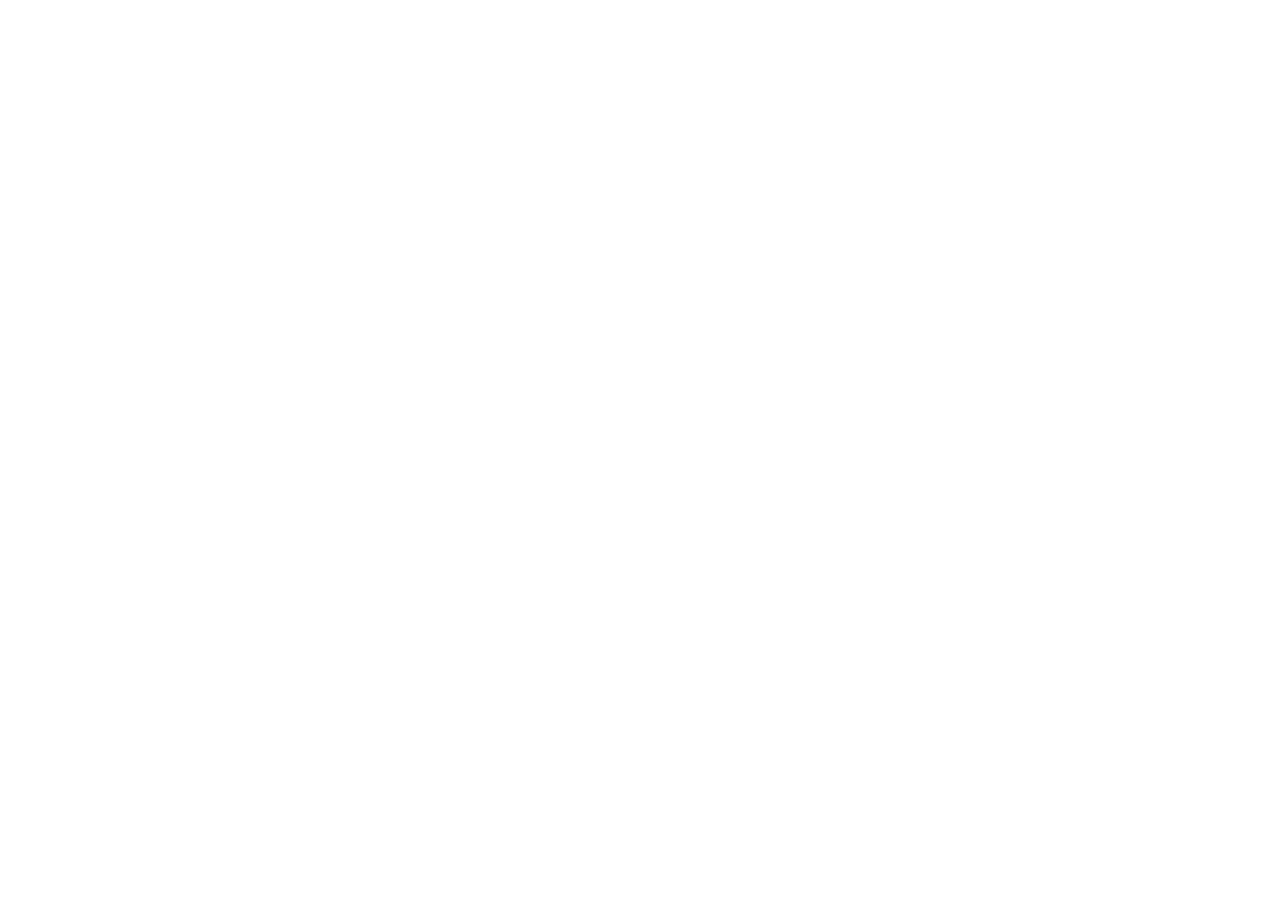
==== index.html @ ebee88ec "Add files from Scrimba Project" ====
<html>
    <head><link rel="stylesheet" href="https://cdnjs.cloudflare.com/ajax/libs/normalize/8.0.1/normalize.css">
        <link rel="stylesheet" href="index.css">
    </head>
    <body>
        <script src="index.pack.js"></script>
    </body>
</html>
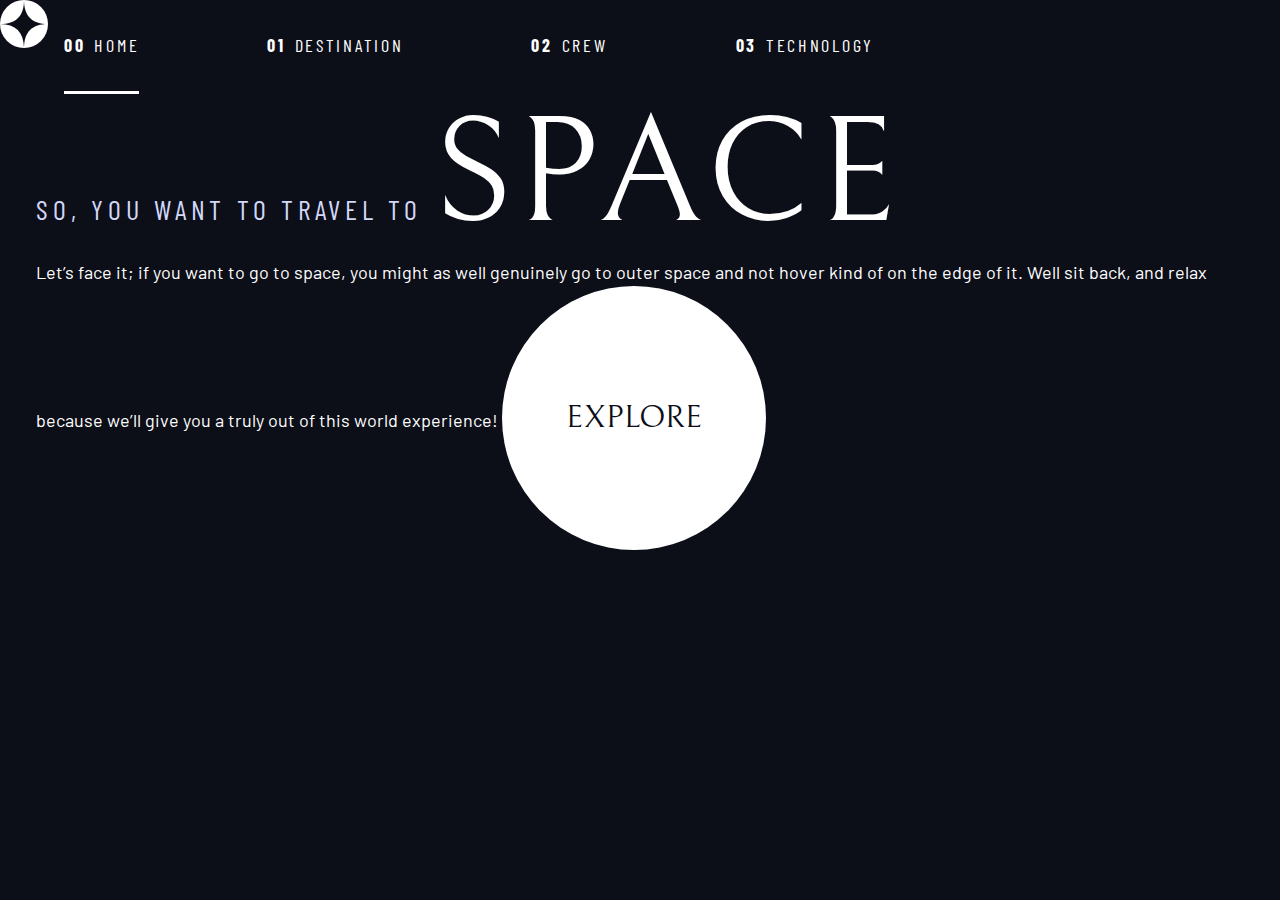
==== commit 792ec96f: "Added layout for homepage" ====
--- a/index.html
+++ b/index.html
@@ -1,8 +1,56 @@
-<html>
-    <head><link rel="stylesheet" href="https://cdnjs.cloudflare.com/ajax/libs/normalize/8.0.1/normalize.css">
-        <link rel="stylesheet" href="index.css">
-    </head>
-    <body>
-        <script src="index.pack.js"></script>
-    </body>
+<!DOCTYPE html>
+<html lang="en">
+
+<head>
+    <meta charset="UTF-8">
+    <meta name="viewport" content="width=device-width, initial-scale=1.0">
+
+    <link rel="icon" type="image/png" sizes="32x32" href="./assets/favicon-32x32.png">
+
+    <!-- Google fonts -->
+    <link rel="preconnect" href="https://fonts.googleapis.com">
+    <link rel="preconnect" href="https://fonts.gstatic.com" crossorigin>
+    <link
+        href="https://fonts.googleapis.com/css2?family=Barlow+Condensed:wght@400;700&family=Bellefair&family=Barlow:wght@400;700&display=swap"
+        rel="stylesheet">
+
+    <!-- Our custom CSS -->
+    <link rel="stylesheet" href="index.css">
+    <title>Frontend Mentor | Space tourism website</title>
+</head>
+
+<body>
+
+    <header class="primary-header flex">
+        <div>
+            <img src="./assets/shared/logo.svg" alt="space tourism logo" class="logo">
+        </div>
+        <nav>
+            <ul class="primary-navigation underline-indicators flex">
+                <li class="active"><a class="ff-sans-cond uppercase text-white letter-spacing-2"
+                        href="#"><span>00</span>Home</a>
+                <li><a class="ff-sans-cond uppercase text-white letter-spacing-2"
+                        href="#"><span>01</span>Destination</a>
+                <li><a class="ff-sans-cond uppercase text-white letter-spacing-2" href="#"><span>02</span>Crew</a>
+                <li><a class="ff-sans-cond uppercase text-white letter-spacing-2" href="#"><span>03</span>Technology</a>
+
+            </ul>
+        </nav>
+    </header>
+
+    <div class="container">
+        <h1 class="text-accent fs-500 ff-sans-cond uppercase letter-spacing-1">So, you want to travel to <span
+                class="fs-900 ff-serif text-white">Space</span></h1>
+        <p>
+            Let’s face it; if you want to go to space, you might as well genuinely go to
+            outer space and not hover kind of on the edge of it. Well sit back, and relax
+            because we’ll give you a truly out of this world experience!
+            <a href="#" class="large-button uppercase ff-serif fs-600 text-dark bg-white">Explore</a>
+        </p>
+
+    </div>
+
+
+</body>
+
 </html>--- a/index.css
+++ b/index.css
@@ -0,0 +1,312 @@
+/* ------------------- */
+/* Custom properties   */
+/* ------------------- */
+
+:root {
+  /* Colors */
+  --clr-dark: 230 35% 7%;
+  --clr-light: 231 77% 90%;
+  --clr-white: 0 0% 100%;
+
+  /* Font-Sizes */
+  --fs-900: 9.375rem;
+  --fs-800: 6.25rem;
+  --fs-700: 3.5rem;
+  --fs-600: 2rem;
+  --fs-500: 1.75rem;
+  --fs-400: 1.125rem;
+  --fs-300: 1rem;
+  --fs-200: 0.875rem;
+
+  /* Font-Families */
+  --ff-serif: "Bellefair", serif;
+  --ff-sans-cond: "Barlow Condensed", sans-serif;
+  --ff-sans-normal: "Barlow", sans-serif;
+}
+
+/* ------------------- */
+/* Reset               */
+/* ------------------- */
+
+/* Box Sizing */
+*,
+*::before,
+*::after {
+  box-sizing: border-box;
+}
+
+/* Reset Margins */
+body,
+h1,
+h2,
+h3,
+h4,
+h5,
+p,
+figure,
+picture {
+  margin: 0;
+}
+
+h1,
+h2,
+h3,
+h4,
+h5,
+h6,
+p {
+  font-weight: 400;
+}
+
+/* Set Up The Body */
+body {
+  font-family: var(--ff-sans-normal);
+  color: hsl(var(--clr-white));
+  background-color: hsl(var(--clr-dark));
+  font-size: var(--fs-400);
+  line-height: 1.5;
+  min-height: 100vh;
+}
+
+/* Make Images Easier to Work With */
+img,
+picutre {
+  max-width: 100%;
+  display: block;
+}
+
+/* Make Form Elements Easier to Work With */
+input,
+button,
+textarea,
+select {
+  font: inherit;
+}
+
+/* Remove Animations for People Who've Turned Them Off */
+@media (prefers-reduced-motion: reduce) {
+  *,
+  *::before,
+  *::after {
+    animation-duration: 0.01ms !important;
+    animation-iteration-count: 1 !important;
+    transition-duration: 0.01ms !important;
+    scroll-behavior: auto !important;
+  }
+}
+
+/* ------------------- */
+/* Utility classes     */
+/* ------------------- */
+
+/* General */
+.flex {
+  display: flex;
+  gap: var(--gap, 1rem);
+}
+
+.grid {
+  display: grid;
+  gap: var(--gap, 1rem);
+}
+
+.flow > *:where(:not(:first-child)) {
+  margin-top: var(--flow-space, 1rem);
+}
+
+.container {
+  padding-inline: 2em;
+  margin-inline: auto;
+  max-width: 80rem;
+}
+
+.sr-only {
+  position: absolute;
+  width: 1px;
+  height: 1px;
+  padding: 0;
+  margin: -1px;
+  overflow: hidden;
+  clip: rect(0, 0, 0, 0);
+  white-space: nowrap; /* added line */
+  border: 0;
+}
+
+/* Colors */
+.bg-dark {
+  background-color: hsl(var(--clr-dark));
+}
+.bg-accent {
+  background-color: hsl(var(--clr-light));
+}
+.bg-white {
+  background-color: hsl(var(--clr-white));
+}
+
+.text-dark {
+  color: hsl(var(--clr-dark));
+}
+.text-accent {
+  color: hsl(var(--clr-light));
+}
+.text-white {
+  color: hsl(var(--clr-white));
+}
+
+/* Typography */
+
+.ff-serif {
+  font-family: var(--ff-serif);
+}
+.ff-sans-cond {
+  font-family: var(--ff-sans-cond);
+}
+.ff-sans-normal {
+  font-family: var(--ff-sans-normal);
+}
+
+.letter-spacing-1 {
+  letter-spacing: 4.75px;
+}
+.letter-spacing-2 {
+  letter-spacing: 2.7px;
+}
+.letter-spacing-3 {
+  letter-spacing: 2.35px;
+}
+
+.uppercase {
+  text-transform: uppercase;
+}
+
+.fs-900 {
+  font-size: var(--fs-900);
+}
+.fs-800 {
+  font-size: var(--fs-800);
+}
+.fs-700 {
+  font-size: var(--fs-700);
+}
+.fs-600 {
+  font-size: var(--fs-600);
+}
+.fs-500 {
+  font-size: var(--fs-500);
+}
+.fs-400 {
+  font-size: var(--fs-400);
+}
+.fs-300 {
+  font-size: var(--fs-300);
+}
+.fs-200 {
+  font-size: var(--fs-200);
+}
+
+.fs-900,
+.fs-800,
+.fs-700,
+.fs-600 {
+  line-height: 1.1;
+}
+
+.numbered-title {
+  font-family: var(--ff-sans-cond);
+  font-size: var(--fs-500);
+  text-transform: uppercase;
+  letter-spacing: 4.72px;
+}
+
+.numbered-title span {
+  margin-right: 0.5em;
+  font-weight: 700;
+  color: hsl(var(--clr-white) / 0.25);
+}
+
+/* ------------------- */
+/* Components   */
+/* ------------------- */
+
+.large-button {
+  position: relative;
+  z-index: 1;
+  display: inline-grid;
+  place-items: center;
+  padding: 0 2em;
+  border-radius: 50%;
+  aspect-ratio: 1;
+  text-decoration: none;
+}
+
+.large-button::after {
+  content: "";
+  position: absolute;
+  z-index: -1;
+  width: 100%;
+  height: 100%;
+  background: hsl(var(--clr-white) / 0.15);
+  border-radius: 50%;
+  opacity: 0;
+  transition: opacity 500ms linear, transform 750ms ease-in-out;
+}
+
+.large-button:hover::after,
+.large-button:focus::after {
+  opacity: 1;
+  transform: scale(1.5);
+}
+
+.primary-navigation {
+  --gap: 8rem;
+  list-style: none;
+  --underline-gap: 2rem;
+  padding: 0;
+  margin: 0;
+}
+
+.primary-navigation a {
+  text-decoration: none;
+}
+
+.primary-navigation a > span {
+  font-weight: 700;
+  margin-right: 0.5em;
+}
+
+.underline-indicators > * {
+  cursor: pointer;
+  padding: var(--underline-gap, 1rem) 0;
+  border: 0;
+  border-bottom: 0.2rem solid hsl(var(--clr-white) / 0);
+}
+
+.underline-indicators li:hover,
+.underline-indicators li:focus,
+.underline-indicators button:hover,
+.underline-indicators button:focus {
+  border-color: hsl(var(--clr-white) / 0.5);
+}
+
+.underline-indicators > .active,
+.underline-indicators > [aria-selected="true"] {
+  color: hsl(var(--clr-white) / 1);
+  border-color: hsl(var(--clr-white) / 1);
+}
+
+.dot-indicators > * {
+  cursor: pointer;
+  border: 0;
+  border-radius: 50%;
+  padding: 0.5em;
+  background-color: hsl(var(--clr-white) / 0.25);
+}
+
+.dot-indicators > button:hover,
+.dot-indicators > button:focus {
+  background-color: hsl(var(--clr-white) / 0.5);
+}
+
+.dot-indicators > [aria-selected="true"] {
+  background-color: hsl(var(--clr-white) / 1);
+}
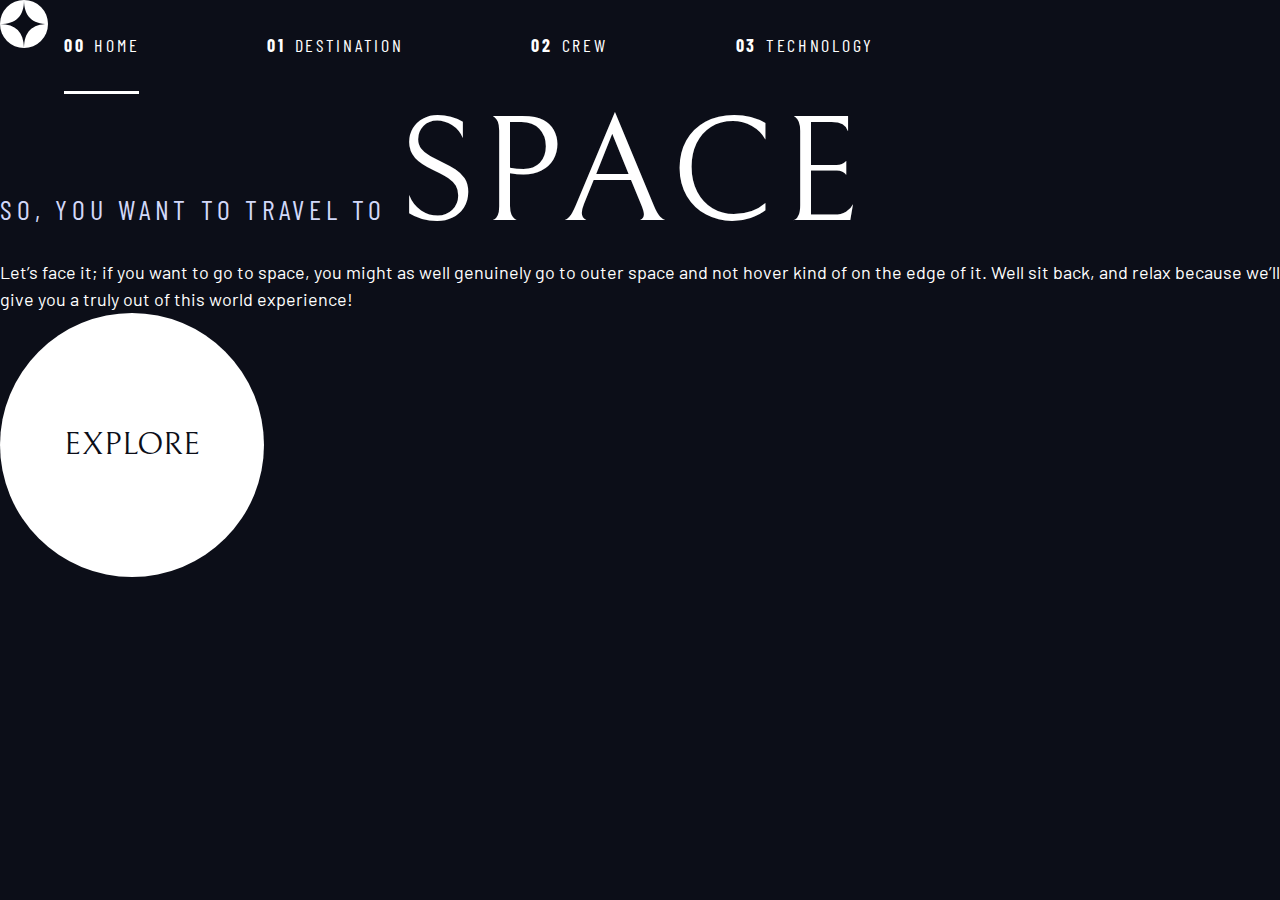
==== commit 4b8cf402: "Added grid-container class" ====
--- a/index.html
+++ b/index.html
@@ -16,10 +16,10 @@
 
     <!-- Our custom CSS -->
     <link rel="stylesheet" href="index.css">
-    <title>Frontend Mentor | Space tourism website</title>
+    <title>Frontend Mentor | Space Tourism Website</title>
 </head>
 
-<body>
+<body class="home">
 
     <header class="primary-header flex">
         <div>
@@ -38,15 +38,19 @@
         </nav>
     </header>
 
-    <div class="container">
-        <h1 class="text-accent fs-500 ff-sans-cond uppercase letter-spacing-1">So, you want to travel to <span
-                class="fs-900 ff-serif text-white">Space</span></h1>
-        <p>
-            Let’s face it; if you want to go to space, you might as well genuinely go to
-            outer space and not hover kind of on the edge of it. Well sit back, and relax
-            because we’ll give you a truly out of this world experience!
+    <div class="grid-container">
+        <div>
+            <h1 class="text-accent fs-500 ff-sans-cond uppercase letter-spacing-1">So, you want to travel to <span
+                    class="fs-900 ff-serif text-white">Space</span></h1>
+            <p>
+                Let’s face it; if you want to go to space, you might as well genuinely go to
+                outer space and not hover kind of on the edge of it. Well sit back, and relax
+                because we’ll give you a truly out of this world experience!
+            </p>
+        </div>
+        <div>
             <a href="#" class="large-button uppercase ff-serif fs-600 text-dark bg-white">Explore</a>
-        </p>
+        </div>
 
     </div>
 
